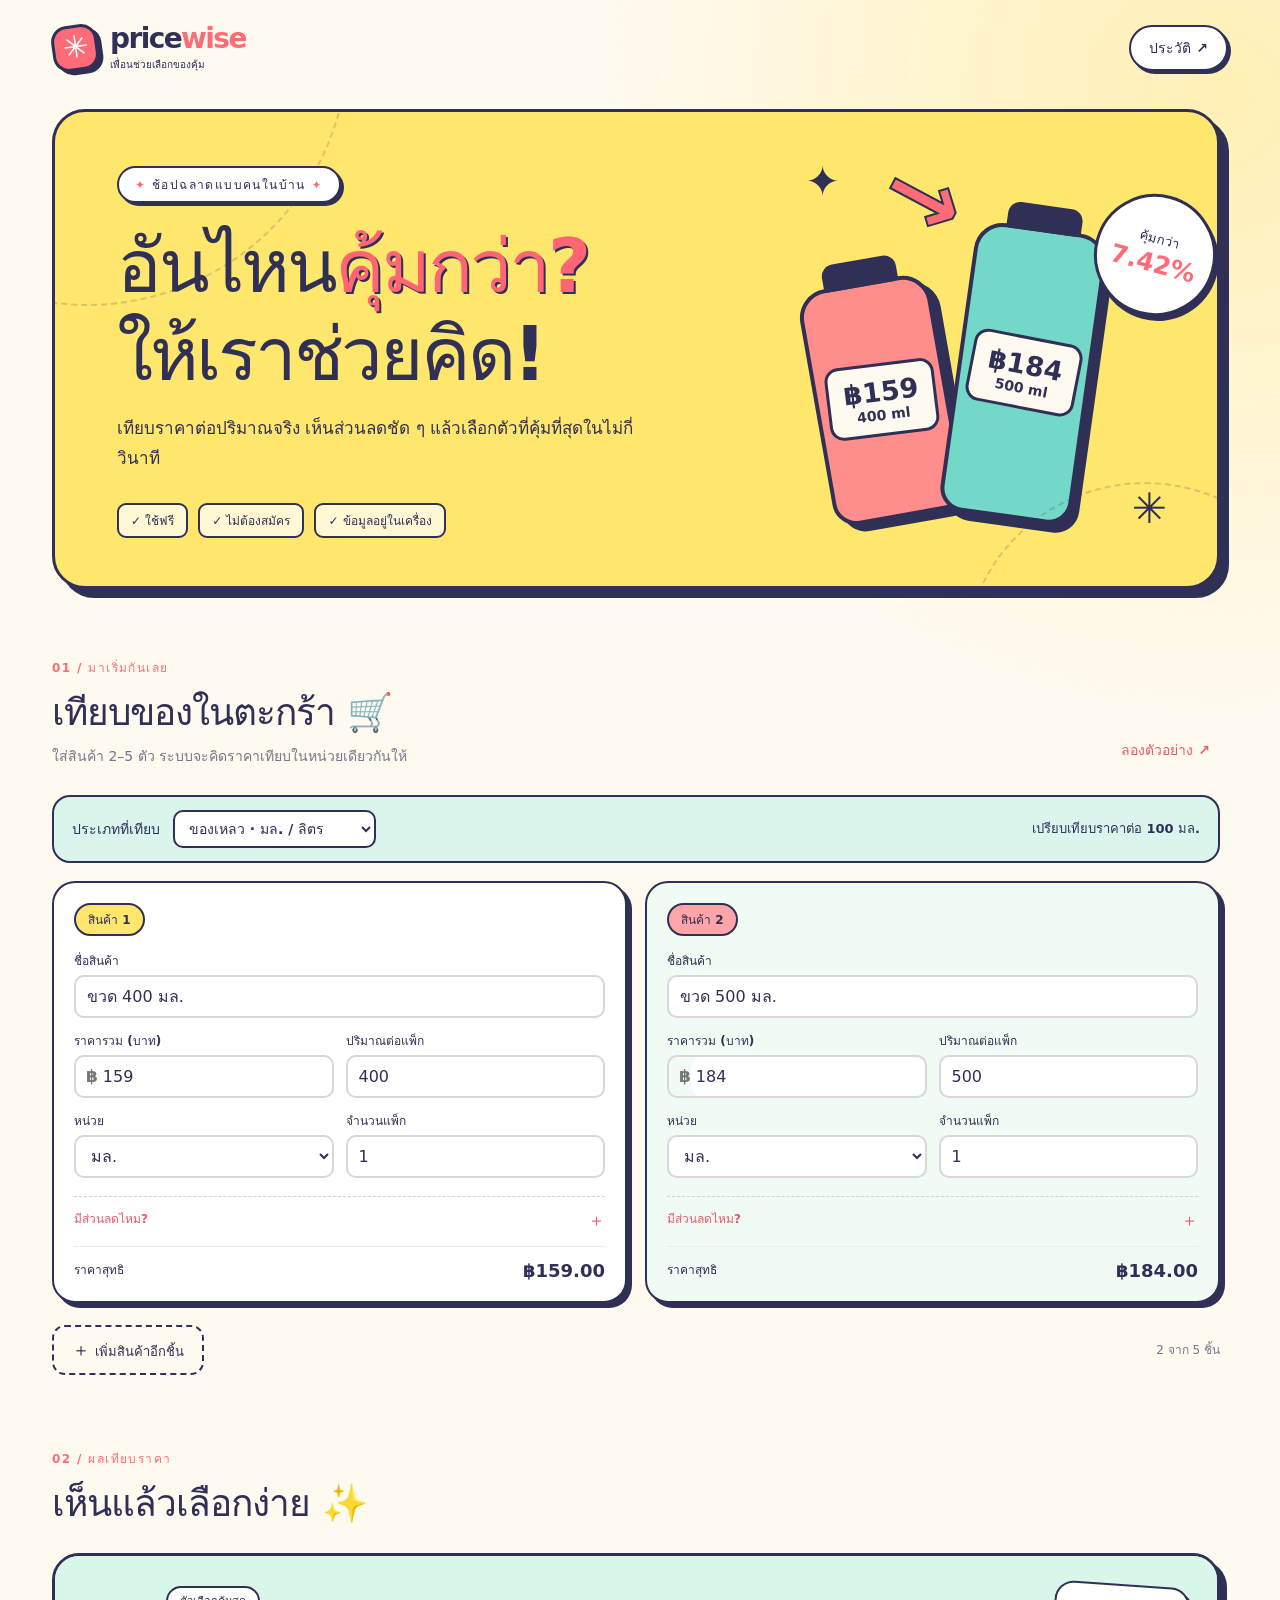
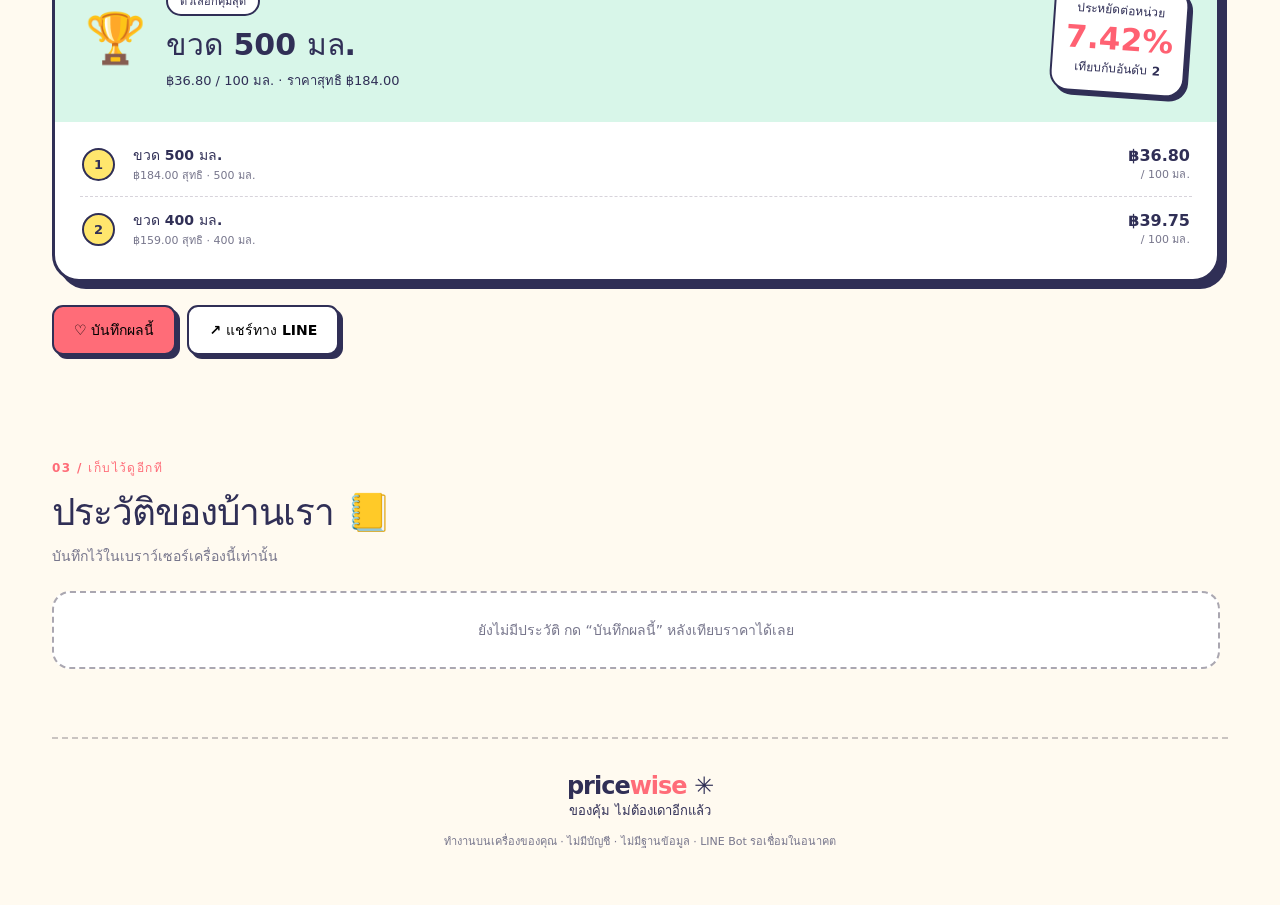
==== index.html @ 55a4279c "Build Thai family price comparison PWA" ====
<!doctype html>
<html lang="th">
<head>
  <meta charset="utf-8">
  <meta name="viewport" content="width=device-width, initial-scale=1, viewport-fit=cover">
  <meta name="theme-color" content="#fff8e9">
  <meta name="description" content="PriceWise เทียบราคาต่อหน่วยให้คุ้มกว่าเดิม ใช้ฟรี บันทึกในเครื่อง และแชร์ผ่าน LINE">
  <meta name="color-scheme" content="light">
  <link rel="manifest" href="./manifest.webmanifest">
  <link rel="icon" href="./icon.svg" type="image/svg+xml">
  <link rel="apple-touch-icon" href="./icon-192.png">
  <link rel="stylesheet" href="./styles.css">
  <title>PriceWise — เทียบให้ชัวร์ คุ้มทุกชิ้น</title>
</head>
<body>
  <div class="page-shell">
    <header class="topbar">
      <a class="brand" href="#top" aria-label="PriceWise หน้าแรก"><span class="brand-icon">✳</span><span>price<span class="brand-accent">wise</span><small>เพื่อนช่วยเลือกของคุ้ม</small></span></a>
      <div class="top-actions"><button id="installButton" class="icon-button install-button" type="button" hidden>＋ ติดตั้ง</button><a class="history-link" href="#history">ประวัติ <span aria-hidden="true">↗</span></a></div>
    </header>

    <main id="top">
      <section class="hero" aria-labelledby="heroTitle">
        <div class="hero-content">
          <div class="eyebrow"><span class="sparkle">✦</span> ช้อปฉลาดแบบคนในบ้าน <span class="sparkle">✦</span></div>
          <h1 id="heroTitle">อันไหน<span class="highlight">คุ้มกว่า?</span><br>ให้เราช่วยคิด!</h1>
          <p>เทียบราคาต่อปริมาณจริง เห็นส่วนลดชัด ๆ แล้วเลือกตัวที่คุ้มที่สุดในไม่กี่วินาที</p>
          <div class="hero-badges"><span>✓ ใช้ฟรี</span><span>✓ ไม่ต้องสมัคร</span><span>✓ ข้อมูลอยู่ในเครื่อง</span></div>
        </div>
        <div class="hero-art" aria-hidden="true"><span class="doodle star-one">✳</span><span class="doodle star-two">✦</span><div class="art-bottle bottle-one"><div class="bottle-cap"></div><div class="bottle-label">฿159<small>400 ml</small></div></div><div class="art-bottle bottle-two"><div class="bottle-cap"></div><div class="bottle-label">฿184<small>500 ml</small></div></div><div class="art-arrow">↘</div><div class="art-sticker">คุ้มกว่า<br><strong>7.42%</strong></div></div>
      </section>

      <section class="workspace" aria-labelledby="compareTitle">
        <div class="section-heading"><div><span class="section-kicker">01 / มาเริ่มกันเลย</span><h2 id="compareTitle">เทียบของในตะกร้า <span aria-hidden="true">🛒</span></h2><p>ใส่สินค้า 2–5 ตัว ระบบจะคิดราคาเทียบในหน่วยเดียวกันให้</p></div><button id="sampleButton" class="text-button" type="button">ลองตัวอย่าง ↗</button></div>
        <div class="unit-panel"><label for="category">ประเภทที่เทียบ</label><select id="category"><option value="volume">ของเหลว · มล. / ลิตร</option><option value="mass">น้ำหนัก · กรัม / กก.</option><option value="count">จำนวน · ชิ้น</option></select><p id="unitHint">เปรียบเทียบราคาต่อ 100 มล.</p></div>
        <div id="products" class="product-grid" aria-live="polite"></div>
        <div class="product-footer"><button id="addButton" class="add-button" type="button"><span aria-hidden="true">＋</span> เพิ่มสินค้าอีกชิ้น</button><span id="productCount">2 จาก 5 ชิ้น</span></div>
      </section>

      <section class="result-section" aria-labelledby="resultTitle"><div class="section-heading compact"><div><span class="section-kicker">02 / ผลเทียบราคา</span><h2 id="resultTitle">เห็นแล้วเลือกง่าย <span aria-hidden="true">✨</span></h2></div></div><div id="result" aria-live="polite"></div><div class="result-actions"><button id="saveButton" class="primary-button" type="button">♡ บันทึกผลนี้</button><button id="shareButton" class="secondary-button" type="button">↗ แชร์ทาง LINE</button></div><p id="status" role="status" class="status-message"></p></section>

      <section id="history" class="history-section" aria-labelledby="historyTitle"><div class="section-heading compact"><div><span class="section-kicker">03 / เก็บไว้ดูอีกที</span><h2 id="historyTitle">ประวัติของบ้านเรา <span aria-hidden="true">📒</span></h2><p>บันทึกไว้ในเบราว์เซอร์เครื่องนี้เท่านั้น</p></div></div><div id="historyList"></div></section>
    </main>

    <footer><div class="footer-brand">price<span>wise</span> ✳</div><p>ของคุ้ม ไม่ต้องเดาอีกแล้ว</p><small>ทำงานบนเครื่องของคุณ · ไม่มีบัญชี · ไม่มีฐานข้อมูล · LINE Bot รอเชื่อมในอนาคต</small></footer>
  </div>
  <template id="productTemplate"><article class="product-card"><div class="card-top"><span class="product-badge"></span><button class="remove-button" type="button" aria-label="ลบสินค้า">×</button></div><label class="field"><span>ชื่อสินค้า</span><input class="name-input" type="text" maxlength="60" placeholder="เช่น นมขวดใหญ่" autocomplete="off"></label><div class="field-row"><label class="field"><span>ราคารวม (บาท)</span><div class="input-wrap"><span>฿</span><input class="price-input" type="number" min="0.01" step="0.01" inputmode="decimal" placeholder="0.00"></div></label><label class="field"><span>ปริมาณต่อแพ็ก</span><input class="quantity-input" type="number" min="0.01" step="0.01" inputmode="decimal" placeholder="0"></label></div><div class="field-row"><label class="field"><span>หน่วย</span><select class="unit-input"></select></label><label class="field"><span>จำนวนแพ็ก</span><input class="pack-input" type="number" min="1" step="1" inputmode="numeric" value="1"></label></div><details class="discount-details"><summary>มีส่วนลดไหม? <span>＋</span></summary><div class="field-row"><label class="field"><span>ลดราคา (%)</span><input class="percent-input" type="number" min="0" max="100" step="0.01" inputmode="decimal" placeholder="0"></label><label class="field"><span>คูปองลด (บาท)</span><input class="coupon-input" type="number" min="0" step="0.01" inputmode="decimal" placeholder="0"></label></div><p>คิดส่วนลด % จากราคารวมก่อน แล้วหักคูปอง</p></details><div class="card-bottom"><span>ราคาสุทธิ</span><strong class="net-price">—</strong></div></article></template>
  <script type="module" src="./app.js"></script>
</body>
</html>
---- styles.css ----
:root{font-family:Prompt,Thonburi,system-ui,-apple-system,sans-serif;color:#302f56;background:#fffaf0;font-synthesis:none}*{box-sizing:border-box}html{scroll-behavior:smooth}body{margin:0;background:radial-gradient(circle at 95% 4%,#fff0b4 0,transparent 23%),#fffaf0}button,input,select{font:inherit}button{cursor:pointer}a{color:inherit;text-decoration:none}.page-shell{max-width:1240px;margin:auto;padding:0 32px}.topbar{height:96px;display:flex;align-items:center;justify-content:space-between}.brand{display:flex;align-items:center;gap:12px;font-weight:800;font-size:28px;letter-spacing:-1.6px;line-height:.95}.brand-icon{display:grid;place-items:center;background:#ff6c78;color:#fff;width:46px;height:46px;border:3px solid #302f56;border-radius:16px;box-shadow:4px 4px 0 #302f56;font-size:31px;transform:rotate(-8deg)}.brand-accent,.footer-brand span{color:#ff6c78}.brand small{display:block;font-size:10px;letter-spacing:0;font-weight:500;margin-top:7px}.top-actions{display:flex;align-items:center;gap:13px}.history-link,.icon-button{font-size:14px;font-weight:700;border:2px solid #302f56;border-radius:999px;padding:10px 18px;background:#fff;box-shadow:3px 3px 0 #302f56}.icon-button{background:#d4f5ed}.hero{position:relative;overflow:hidden;min-height:445px;border:3px solid #302f56;border-radius:33px;background:#ffe66d;box-shadow:9px 9px 0 #302f56;display:grid;grid-template-columns:1fr 430px;margin:13px 8px 68px 0}.hero:before,.hero:after{content:"";position:absolute;border:2px dashed #302f56;border-radius:50%;opacity:.18}.hero:before{width:520px;height:520px;left:-230px;top:-330px}.hero:after{width:360px;height:360px;right:-110px;bottom:-260px}.hero-content{padding:54px 0 48px 62px;position:relative;z-index:1}.eyebrow,.section-kicker{text-transform:uppercase;font-size:12px;font-weight:800;letter-spacing:1.4px}.eyebrow{display:inline-block;background:#fff;border:2px solid #302f56;border-radius:999px;padding:7px 16px;box-shadow:3px 3px 0 #302f56}.sparkle{color:#ff6c78}.hero h1{font-size:clamp(44px,5.8vw,75px);line-height:1.19;letter-spacing:-3px;margin:20px 0 13px;font-weight:800}.highlight{color:#ff6575;position:relative;text-shadow:2px 2px 0 #302f56}.hero p{max-width:530px;font-size:17px;line-height:1.8;margin:0}.hero-badges{display:flex;flex-wrap:wrap;gap:10px;margin-top:29px}.hero-badges span{font-weight:600;background:#fff8d5;border:2px solid #302f56;padding:6px 12px;border-radius:9px;font-size:12px}.hero-art{position:relative;min-height:430px}.art-bottle{position:absolute;bottom:67px;width:133px;border:4px solid #302f56;border-radius:29px 29px 24px 24px;box-shadow:8px 8px 0 #302f56;display:flex;align-items:center;justify-content:center}.bottle-one{height:238px;left:28px;background:#ff8d8b;transform:rotate(-10deg)}.bottle-two{height:292px;left:170px;background:#73d8c7;transform:rotate(8deg)}.bottle-cap{position:absolute;top:-27px;width:75px;height:27px;background:#302f56;border-radius:12px 12px 4px 4px}.bottle-label{width:110px;background:#fffaf0;border:3px solid #302f56;border-radius:14px;text-align:center;font-size:27px;font-weight:800;line-height:1.15;padding:10px 2px;transform:rotate(3deg)}.bottle-label small{display:block;font-size:14px}.art-arrow{position:absolute;top:33px;left:95px;font-size:95px;font-weight:800;transform:rotate(-17deg);color:#ff6c78;-webkit-text-stroke:2px #302f56}.art-sticker{position:absolute;right:1px;top:82px;background:#fff;border:3px solid #302f56;border-radius:50%;width:122px;height:122px;display:grid;place-content:center;text-align:center;font-size:13px;line-height:1.25;font-weight:700;transform:rotate(15deg);box-shadow:4px 4px 0 #302f56}.art-sticker strong{font-size:25px;color:#ff6c78}.doodle{position:absolute;font-size:42px;color:#302f56}.star-one{right:50px;bottom:53px}.star-two{left:18px;top:45px}.workspace,.result-section,.history-section{margin:0 8px 68px 0}.section-heading{display:flex;justify-content:space-between;align-items:end;gap:20px;margin-bottom:24px}.section-kicker{color:#ff6c78}.section-heading h2{font-size:clamp(27px,3vw,37px);letter-spacing:-1px;margin:5px 0 1px}.section-heading p{font-size:14px;color:#77768c;margin:4px 0}.text-button{border:0;background:transparent;color:#e95c6b;font-size:14px;font-weight:800;white-space:nowrap;padding:10px}.unit-panel{display:flex;align-items:center;gap:13px;background:#d9f5ec;border:2px solid #302f56;border-radius:18px;padding:13px 18px;margin-bottom:18px}.unit-panel label{font-size:14px;font-weight:700}.unit-panel select{background:#fff;border:2px solid #302f56;border-radius:10px;padding:8px 33px 8px 10px;color:#302f56;font-size:14px;font-weight:600}.unit-panel p{margin:0 0 0 auto;font-size:13px;font-weight:600}.product-grid{display:grid;grid-template-columns:repeat(2,minmax(0,1fr));gap:18px}.product-card{background:#fff;border:2px solid #302f56;border-radius:23px;padding:20px;box-shadow:5px 5px 0 #302f56;min-width:0}.product-card.winner-card{background:#f0fbf4}.card-top{display:flex;justify-content:space-between;align-items:center;margin-bottom:15px}.product-badge{font-size:12px;font-weight:800;border:2px solid #302f56;border-radius:999px;padding:5px 12px;background:#ffe66d}.product-card:nth-child(2n) .product-badge{background:#ffa5a9}.product-card:nth-child(3n) .product-badge{background:#addeda}.remove-button{border:0;background:#f6f3e9;color:#302f56;width:31px;height:31px;border-radius:50%;font-size:21px;line-height:1}.remove-button:disabled{visibility:hidden}.field{display:block;min-width:0}.field span{display:block;font-size:12px;font-weight:700;margin-bottom:5px}.field input,.field select{width:100%;height:43px;border:2px solid #d9d7dc;border-radius:10px;background:#fff;color:#302f56;padding:0 11px;outline:none}.field input:focus,.field select:focus{border-color:#ff6c78;box-shadow:0 0 0 3px #ff6c7830}.field-row{display:grid;grid-template-columns:1fr 1fr;gap:12px;margin-top:13px}.input-wrap{display:flex;align-items:center;border:2px solid #d9d7dc;border-radius:10px;height:43px;padding-left:10px}.input-wrap:focus-within{border-color:#ff6c78;box-shadow:0 0 0 3px #ff6c7830}.input-wrap span{font-size:17px;margin:0;color:#777}.input-wrap input{border:0;height:39px;padding-left:5px}.input-wrap input:focus{box-shadow:none}.discount-details{border-top:1px dashed #d5d2d8;margin-top:18px;padding-top:12px}.discount-details summary{cursor:pointer;font-size:12px;font-weight:700;color:#e95c6b;list-style:none}.discount-details summary::-webkit-details-marker{display:none}.discount-details summary span{float:right;font-size:17px}.discount-details p{font-size:11px;color:#77768c;margin:7px 0 0}.card-bottom{border-top:1px solid #eeeced;margin-top:18px;padding-top:13px;display:flex;justify-content:space-between;font-size:12px}.card-bottom strong{font-size:18px}.product-footer{display:flex;justify-content:space-between;align-items:center;margin-top:22px}.add-button{border:2px dashed #302f56;background:#fffaf0;border-radius:13px;padding:11px 18px;font-size:13px;font-weight:800;color:#302f56}.add-button span{font-size:18px}.add-button:disabled{opacity:.5;cursor:not-allowed}.product-footer>span{font-size:12px;color:#77768c}.compact{margin-bottom:20px}.result-section{padding-top:5px}.result-card{border:3px solid #302f56;border-radius:27px;background:#fff;box-shadow:7px 7px 0 #302f56;overflow:hidden}.result-hero{background:#d8f6e9;padding:28px 30px;display:flex;gap:20px;align-items:center}.trophy{font-size:49px;flex:none}.result-tag{display:inline-block;background:#fff;border:2px solid #302f56;border-radius:99px;padding:4px 12px;font-size:11px;font-weight:800}.result-hero h3{font-size:30px;margin:5px 0 2px}.result-hero p{margin:0;font-size:13px}.result-stat{margin-left:auto;text-align:center;background:#fff;border:2px solid #302f56;border-radius:19px;min-width:135px;padding:14px 10px;transform:rotate(4deg);box-shadow:4px 4px 0 #302f56;font-size:12px;font-weight:700}.result-stat strong{font-size:31px;display:block;color:#ff6172;line-height:1.3}.ranking{padding:10px 25px 18px}.ranking-row{display:grid;grid-template-columns:38px 1fr auto;align-items:center;gap:13px;padding:12px 2px;border-bottom:1px dashed #d7d3db}.ranking-row:last-child{border:0}.rank-number{border-radius:50%;background:#ffe66d;border:2px solid #302f56;width:33px;height:33px;display:grid;place-items:center;font-weight:800;font-size:13px}.rank-name{font-weight:700;font-size:14px;min-width:0;overflow-wrap:anywhere}.rank-name small{display:block;color:#77768c;font-size:11px;font-weight:500}.rank-price{text-align:right;font-size:16px;font-weight:800}.rank-price small{display:block;font-size:11px;font-weight:500;color:#77768c}.empty-result,.empty-history{background:#fff;border:2px dashed #aaa7b1;border-radius:18px;padding:26px;text-align:center;color:#77768c;font-size:14px}.result-actions{display:flex;gap:11px;margin-top:23px}.primary-button,.secondary-button{padding:12px 20px;border:2px solid #302f56;border-radius:11px;font-size:14px;font-weight:800;box-shadow:4px 4px 0 #302f56}.primary-button{background:#ff6c78}.secondary-button{background:#fff}.primary-button:disabled,.secondary-button:disabled{opacity:.45;cursor:not-allowed}.status-message{font-size:13px;min-height:20px;margin:14px 0 0;color:#277a65}.history-item{background:#fff;border:2px solid #302f56;border-radius:16px;padding:14px 18px;margin-bottom:11px;display:flex;align-items:center;gap:12px;box-shadow:3px 3px 0 #302f56}.history-item strong{display:block;font-size:14px}.history-item small{color:#77768c;font-size:11px}.history-item .history-meta{flex:1}.history-item button{border:0;background:#ffe66d;padding:7px 10px;border-radius:8px;font-size:12px;font-weight:700}.history-item .delete-history{background:#f8ecec;color:#bd5362}footer{border-top:2px dashed #cac4c1;text-align:center;padding:33px 0 55px}.footer-brand{font-size:24px;font-weight:800;letter-spacing:-1px}footer p{font-size:13px;margin:0 0 9px}footer small{font-size:11px;color:#77768c}button:hover:not(:disabled){filter:brightness(.97);transform:translateY(-1px)}button:focus-visible,a:focus-visible,summary:focus-visible{outline:3px solid #ff6c78;outline-offset:3px}[hidden]{display:none!important}
@media(max-width:850px){.page-shell{padding:0 20px}.hero{grid-template-columns:1fr 300px}.hero-content{padding:43px 0 40px 35px}.hero-art{transform:scale(.75);transform-origin:center right}.hero h1{font-size:51px}.hero p{font-size:14px}.unit-panel{flex-wrap:wrap}.unit-panel p{margin-left:0;width:100%}}
@media(max-width:650px){.page-shell{padding:0 16px}.topbar{height:77px}.brand{font-size:23px}.brand-icon{height:39px;width:39px;font-size:26px}.history-link{font-size:12px;padding:8px 12px}.hero{grid-template-columns:1fr;margin:4px 5px 53px 0;min-height:0;border-radius:25px}.hero-content{padding:28px 23px 8px}.hero h1{font-size:clamp(40px,11vw,54px);margin:15px 0 8px;letter-spacing:-2px}.hero p{font-size:13px;line-height:1.7}.hero-badges{gap:5px;margin-top:16px}.hero-badges span{font-size:10px;padding:4px 7px}.hero-art{height:210px;min-height:210px;transform:scale(.58);transform-origin:top center;width:430px;justify-self:center;margin-bottom:-85px}.art-bottle{bottom:45px}.art-sticker{top:30px;right:10px}.art-arrow{top:-16px}.workspace,.result-section,.history-section{margin-right:4px;margin-bottom:48px}.section-heading{align-items:start}.section-heading h2{font-size:27px}.section-heading p{font-size:12px}.text-button{font-size:12px}.unit-panel{gap:8px;padding:13px}.unit-panel label{font-size:12px}.unit-panel select{font-size:12px;max-width:210px}.unit-panel p{font-size:11px}.product-grid{grid-template-columns:1fr;gap:14px}.product-card{padding:17px}.result-hero{padding:20px 17px;gap:9px;flex-wrap:wrap}.trophy{font-size:34px}.result-hero h3{font-size:22px}.result-hero p{font-size:11px}.result-stat{min-width:106px;padding:7px;font-size:10px;margin-left:auto}.result-stat strong{font-size:24px}.ranking{padding:6px 14px 12px}.ranking-row{gap:7px;grid-template-columns:33px 1fr auto}.rank-name{font-size:12px}.rank-price{font-size:14px}.result-actions{display:grid;grid-template-columns:1fr 1fr}.primary-button,.secondary-button{font-size:12px;padding:10px 5px}.history-item{padding:11px;gap:6px;flex-wrap:wrap}.history-item .history-meta{flex-basis:100%}}
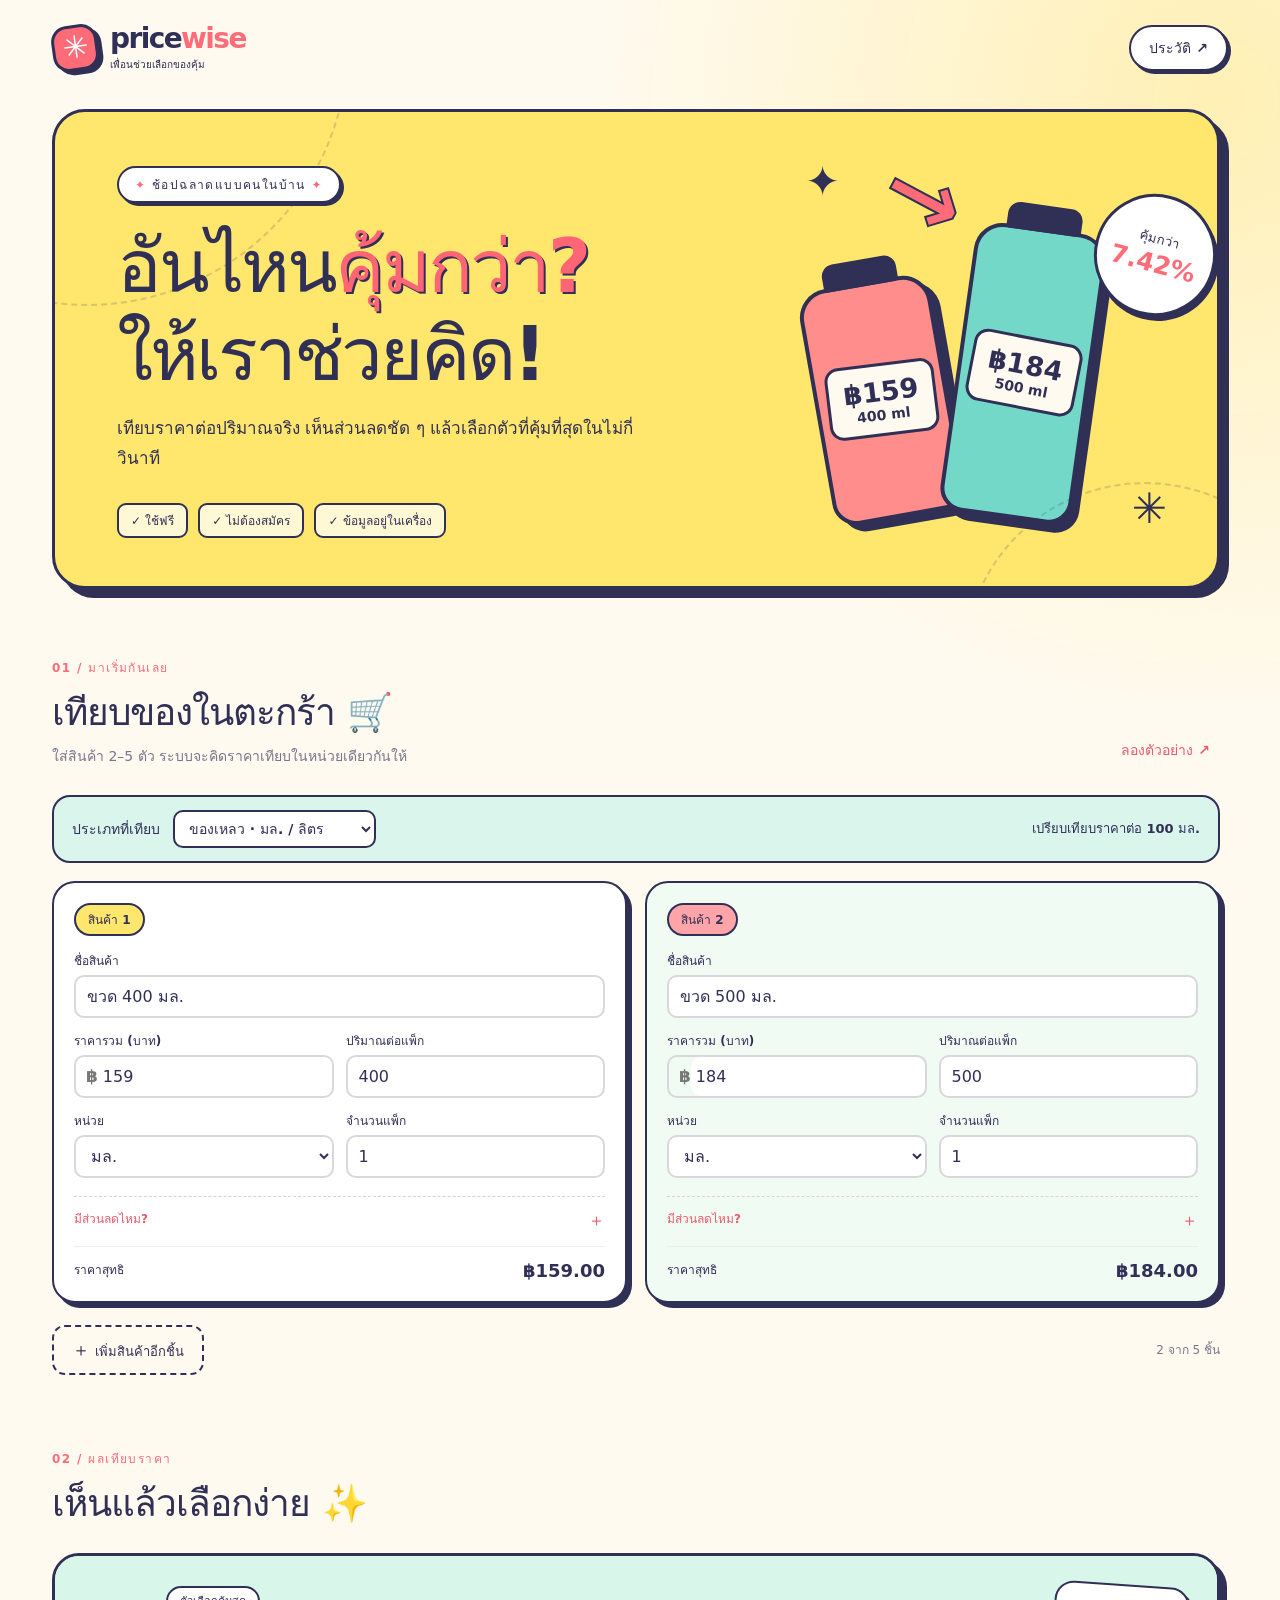
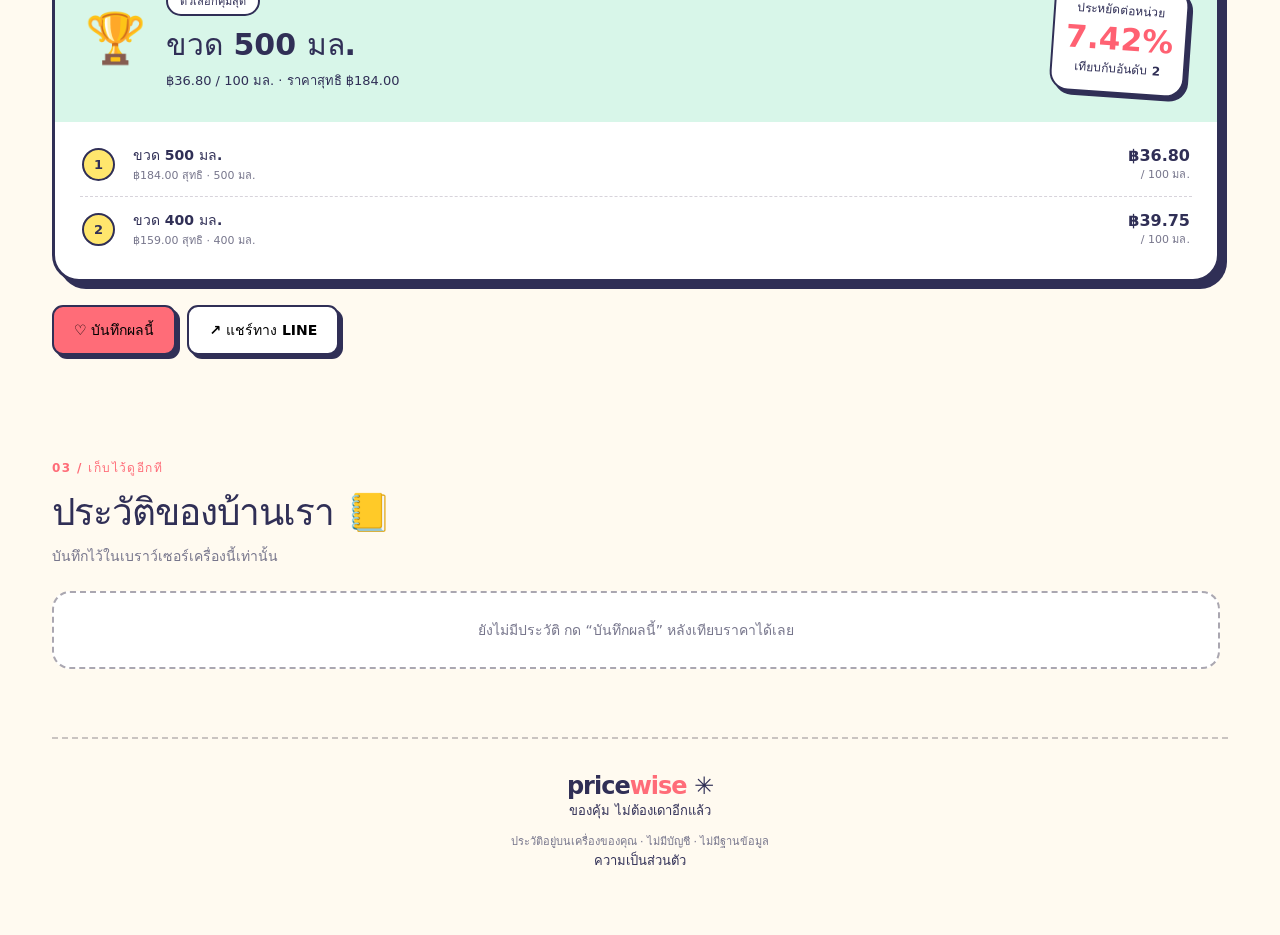
==== commit 56d65715: "Link privacy information from PriceWise" ====
--- a/index.html
+++ b/index.html
@@ -42,7 +42,7 @@
       <section id="history" class="history-section" aria-labelledby="historyTitle"><div class="section-heading compact"><div><span class="section-kicker">03 / เก็บไว้ดูอีกที</span><h2 id="historyTitle">ประวัติของบ้านเรา <span aria-hidden="true">📒</span></h2><p>บันทึกไว้ในเบราว์เซอร์เครื่องนี้เท่านั้น</p></div></div><div id="historyList"></div></section>
     </main>
 
-    <footer><div class="footer-brand">price<span>wise</span> ✳</div><p>ของคุ้ม ไม่ต้องเดาอีกแล้ว</p><small>ทำงานบนเครื่องของคุณ · ไม่มีบัญชี · ไม่มีฐานข้อมูล · LINE Bot รอเชื่อมในอนาคต</small></footer>
+    <footer><div class="footer-brand">price<span>wise</span> ✳</div><p>ของคุ้ม ไม่ต้องเดาอีกแล้ว</p><small>ประวัติอยู่บนเครื่องของคุณ · ไม่มีบัญชี · ไม่มีฐานข้อมูล</small><p><a href="./privacy.html">ความเป็นส่วนตัว</a></p></footer>
   </div>
   <template id="productTemplate"><article class="product-card"><div class="card-top"><span class="product-badge"></span><button class="remove-button" type="button" aria-label="ลบสินค้า">×</button></div><label class="field"><span>ชื่อสินค้า</span><input class="name-input" type="text" maxlength="60" placeholder="เช่น นมขวดใหญ่" autocomplete="off"></label><div class="field-row"><label class="field"><span>ราคารวม (บาท)</span><div class="input-wrap"><span>฿</span><input class="price-input" type="number" min="0.01" step="0.01" inputmode="decimal" placeholder="0.00"></div></label><label class="field"><span>ปริมาณต่อแพ็ก</span><input class="quantity-input" type="number" min="0.01" step="0.01" inputmode="decimal" placeholder="0"></label></div><div class="field-row"><label class="field"><span>หน่วย</span><select class="unit-input"></select></label><label class="field"><span>จำนวนแพ็ก</span><input class="pack-input" type="number" min="1" step="1" inputmode="numeric" value="1"></label></div><details class="discount-details"><summary>มีส่วนลดไหม? <span>＋</span></summary><div class="field-row"><label class="field"><span>ลดราคา (%)</span><input class="percent-input" type="number" min="0" max="100" step="0.01" inputmode="decimal" placeholder="0"></label><label class="field"><span>คูปองลด (บาท)</span><input class="coupon-input" type="number" min="0" step="0.01" inputmode="decimal" placeholder="0"></label></div><p>คิดส่วนลด % จากราคารวมก่อน แล้วหักคูปอง</p></details><div class="card-bottom"><span>ราคาสุทธิ</span><strong class="net-price">—</strong></div></article></template>
   <script type="module" src="./app.js"></script>
--- a/styles.css
+++ b/styles.css
@@ -1,3 +1,5 @@
 :root{font-family:Prompt,Thonburi,system-ui,-apple-system,sans-serif;color:#302f56;background:#fffaf0;font-synthesis:none}*{box-sizing:border-box}html{scroll-behavior:smooth}body{margin:0;background:radial-gradient(circle at 95% 4%,#fff0b4 0,transparent 23%),#fffaf0}button,input,select{font:inherit}button{cursor:pointer}a{color:inherit;text-decoration:none}.page-shell{max-width:1240px;margin:auto;padding:0 32px}.topbar{height:96px;display:flex;align-items:center;justify-content:space-between}.brand{display:flex;align-items:center;gap:12px;font-weight:800;font-size:28px;letter-spacing:-1.6px;line-height:.95}.brand-icon{display:grid;place-items:center;background:#ff6c78;color:#fff;width:46px;height:46px;border:3px solid #302f56;border-radius:16px;box-shadow:4px 4px 0 #302f56;font-size:31px;transform:rotate(-8deg)}.brand-accent,.footer-brand span{color:#ff6c78}.brand small{display:block;font-size:10px;letter-spacing:0;font-weight:500;margin-top:7px}.top-actions{display:flex;align-items:center;gap:13px}.history-link,.icon-button{font-size:14px;font-weight:700;border:2px solid #302f56;border-radius:999px;padding:10px 18px;background:#fff;box-shadow:3px 3px 0 #302f56}.icon-button{background:#d4f5ed}.hero{position:relative;overflow:hidden;min-height:445px;border:3px solid #302f56;border-radius:33px;background:#ffe66d;box-shadow:9px 9px 0 #302f56;display:grid;grid-template-columns:1fr 430px;margin:13px 8px 68px 0}.hero:before,.hero:after{content:"";position:absolute;border:2px dashed #302f56;border-radius:50%;opacity:.18}.hero:before{width:520px;height:520px;left:-230px;top:-330px}.hero:after{width:360px;height:360px;right:-110px;bottom:-260px}.hero-content{padding:54px 0 48px 62px;position:relative;z-index:1}.eyebrow,.section-kicker{text-transform:uppercase;font-size:12px;font-weight:800;letter-spacing:1.4px}.eyebrow{display:inline-block;background:#fff;border:2px solid #302f56;border-radius:999px;padding:7px 16px;box-shadow:3px 3px 0 #302f56}.sparkle{color:#ff6c78}.hero h1{font-size:clamp(44px,5.8vw,75px);line-height:1.19;letter-spacing:-3px;margin:20px 0 13px;font-weight:800}.highlight{color:#ff6575;position:relative;text-shadow:2px 2px 0 #302f56}.hero p{max-width:530px;font-size:17px;line-height:1.8;margin:0}.hero-badges{display:flex;flex-wrap:wrap;gap:10px;margin-top:29px}.hero-badges span{font-weight:600;background:#fff8d5;border:2px solid #302f56;padding:6px 12px;border-radius:9px;font-size:12px}.hero-art{position:relative;min-height:430px}.art-bottle{position:absolute;bottom:67px;width:133px;border:4px solid #302f56;border-radius:29px 29px 24px 24px;box-shadow:8px 8px 0 #302f56;display:flex;align-items:center;justify-content:center}.bottle-one{height:238px;left:28px;background:#ff8d8b;transform:rotate(-10deg)}.bottle-two{height:292px;left:170px;background:#73d8c7;transform:rotate(8deg)}.bottle-cap{position:absolute;top:-27px;width:75px;height:27px;background:#302f56;border-radius:12px 12px 4px 4px}.bottle-label{width:110px;background:#fffaf0;border:3px solid #302f56;border-radius:14px;text-align:center;font-size:27px;font-weight:800;line-height:1.15;padding:10px 2px;transform:rotate(3deg)}.bottle-label small{display:block;font-size:14px}.art-arrow{position:absolute;top:33px;left:95px;font-size:95px;font-weight:800;transform:rotate(-17deg);color:#ff6c78;-webkit-text-stroke:2px #302f56}.art-sticker{position:absolute;right:1px;top:82px;background:#fff;border:3px solid #302f56;border-radius:50%;width:122px;height:122px;display:grid;place-content:center;text-align:center;font-size:13px;line-height:1.25;font-weight:700;transform:rotate(15deg);box-shadow:4px 4px 0 #302f56}.art-sticker strong{font-size:25px;color:#ff6c78}.doodle{position:absolute;font-size:42px;color:#302f56}.star-one{right:50px;bottom:53px}.star-two{left:18px;top:45px}.workspace,.result-section,.history-section{margin:0 8px 68px 0}.section-heading{display:flex;justify-content:space-between;align-items:end;gap:20px;margin-bottom:24px}.section-kicker{color:#ff6c78}.section-heading h2{font-size:clamp(27px,3vw,37px);letter-spacing:-1px;margin:5px 0 1px}.section-heading p{font-size:14px;color:#77768c;margin:4px 0}.text-button{border:0;background:transparent;color:#e95c6b;font-size:14px;font-weight:800;white-space:nowrap;padding:10px}.unit-panel{display:flex;align-items:center;gap:13px;background:#d9f5ec;border:2px solid #302f56;border-radius:18px;padding:13px 18px;margin-bottom:18px}.unit-panel label{font-size:14px;font-weight:700}.unit-panel select{background:#fff;border:2px solid #302f56;border-radius:10px;padding:8px 33px 8px 10px;color:#302f56;font-size:14px;font-weight:600}.unit-panel p{margin:0 0 0 auto;font-size:13px;font-weight:600}.product-grid{display:grid;grid-template-columns:repeat(2,minmax(0,1fr));gap:18px}.product-card{background:#fff;border:2px solid #302f56;border-radius:23px;padding:20px;box-shadow:5px 5px 0 #302f56;min-width:0}.product-card.winner-card{background:#f0fbf4}.card-top{display:flex;justify-content:space-between;align-items:center;margin-bottom:15px}.product-badge{font-size:12px;font-weight:800;border:2px solid #302f56;border-radius:999px;padding:5px 12px;background:#ffe66d}.product-card:nth-child(2n) .product-badge{background:#ffa5a9}.product-card:nth-child(3n) .product-badge{background:#addeda}.remove-button{border:0;background:#f6f3e9;color:#302f56;width:31px;height:31px;border-radius:50%;font-size:21px;line-height:1}.remove-button:disabled{visibility:hidden}.field{display:block;min-width:0}.field span{display:block;font-size:12px;font-weight:700;margin-bottom:5px}.field input,.field select{width:100%;height:43px;border:2px solid #d9d7dc;border-radius:10px;background:#fff;color:#302f56;padding:0 11px;outline:none}.field input:focus,.field select:focus{border-color:#ff6c78;box-shadow:0 0 0 3px #ff6c7830}.field-row{display:grid;grid-template-columns:1fr 1fr;gap:12px;margin-top:13px}.input-wrap{display:flex;align-items:center;border:2px solid #d9d7dc;border-radius:10px;height:43px;padding-left:10px}.input-wrap:focus-within{border-color:#ff6c78;box-shadow:0 0 0 3px #ff6c7830}.input-wrap span{font-size:17px;margin:0;color:#777}.input-wrap input{border:0;height:39px;padding-left:5px}.input-wrap input:focus{box-shadow:none}.discount-details{border-top:1px dashed #d5d2d8;margin-top:18px;padding-top:12px}.discount-details summary{cursor:pointer;font-size:12px;font-weight:700;color:#e95c6b;list-style:none}.discount-details summary::-webkit-details-marker{display:none}.discount-details summary span{float:right;font-size:17px}.discount-details p{font-size:11px;color:#77768c;margin:7px 0 0}.card-bottom{border-top:1px solid #eeeced;margin-top:18px;padding-top:13px;display:flex;justify-content:space-between;font-size:12px}.card-bottom strong{font-size:18px}.product-footer{display:flex;justify-content:space-between;align-items:center;margin-top:22px}.add-button{border:2px dashed #302f56;background:#fffaf0;border-radius:13px;padding:11px 18px;font-size:13px;font-weight:800;color:#302f56}.add-button span{font-size:18px}.add-button:disabled{opacity:.5;cursor:not-allowed}.product-footer>span{font-size:12px;color:#77768c}.compact{margin-bottom:20px}.result-section{padding-top:5px}.result-card{border:3px solid #302f56;border-radius:27px;background:#fff;box-shadow:7px 7px 0 #302f56;overflow:hidden}.result-hero{background:#d8f6e9;padding:28px 30px;display:flex;gap:20px;align-items:center}.trophy{font-size:49px;flex:none}.result-tag{display:inline-block;background:#fff;border:2px solid #302f56;border-radius:99px;padding:4px 12px;font-size:11px;font-weight:800}.result-hero h3{font-size:30px;margin:5px 0 2px}.result-hero p{margin:0;font-size:13px}.result-stat{margin-left:auto;text-align:center;background:#fff;border:2px solid #302f56;border-radius:19px;min-width:135px;padding:14px 10px;transform:rotate(4deg);box-shadow:4px 4px 0 #302f56;font-size:12px;font-weight:700}.result-stat strong{font-size:31px;display:block;color:#ff6172;line-height:1.3}.ranking{padding:10px 25px 18px}.ranking-row{display:grid;grid-template-columns:38px 1fr auto;align-items:center;gap:13px;padding:12px 2px;border-bottom:1px dashed #d7d3db}.ranking-row:last-child{border:0}.rank-number{border-radius:50%;background:#ffe66d;border:2px solid #302f56;width:33px;height:33px;display:grid;place-items:center;font-weight:800;font-size:13px}.rank-name{font-weight:700;font-size:14px;min-width:0;overflow-wrap:anywhere}.rank-name small{display:block;color:#77768c;font-size:11px;font-weight:500}.rank-price{text-align:right;font-size:16px;font-weight:800}.rank-price small{display:block;font-size:11px;font-weight:500;color:#77768c}.empty-result,.empty-history{background:#fff;border:2px dashed #aaa7b1;border-radius:18px;padding:26px;text-align:center;color:#77768c;font-size:14px}.result-actions{display:flex;gap:11px;margin-top:23px}.primary-button,.secondary-button{padding:12px 20px;border:2px solid #302f56;border-radius:11px;font-size:14px;font-weight:800;box-shadow:4px 4px 0 #302f56}.primary-button{background:#ff6c78}.secondary-button{background:#fff}.primary-button:disabled,.secondary-button:disabled{opacity:.45;cursor:not-allowed}.status-message{font-size:13px;min-height:20px;margin:14px 0 0;color:#277a65}.history-item{background:#fff;border:2px solid #302f56;border-radius:16px;padding:14px 18px;margin-bottom:11px;display:flex;align-items:center;gap:12px;box-shadow:3px 3px 0 #302f56}.history-item strong{display:block;font-size:14px}.history-item small{color:#77768c;font-size:11px}.history-item .history-meta{flex:1}.history-item button{border:0;background:#ffe66d;padding:7px 10px;border-radius:8px;font-size:12px;font-weight:700}.history-item .delete-history{background:#f8ecec;color:#bd5362}footer{border-top:2px dashed #cac4c1;text-align:center;padding:33px 0 55px}.footer-brand{font-size:24px;font-weight:800;letter-spacing:-1px}footer p{font-size:13px;margin:0 0 9px}footer small{font-size:11px;color:#77768c}button:hover:not(:disabled){filter:brightness(.97);transform:translateY(-1px)}button:focus-visible,a:focus-visible,summary:focus-visible{outline:3px solid #ff6c78;outline-offset:3px}[hidden]{display:none!important}
 @media(max-width:850px){.page-shell{padding:0 20px}.hero{grid-template-columns:1fr 300px}.hero-content{padding:43px 0 40px 35px}.hero-art{transform:scale(.75);transform-origin:center right}.hero h1{font-size:51px}.hero p{font-size:14px}.unit-panel{flex-wrap:wrap}.unit-panel p{margin-left:0;width:100%}}
 @media(max-width:650px){.page-shell{padding:0 16px}.topbar{height:77px}.brand{font-size:23px}.brand-icon{height:39px;width:39px;font-size:26px}.history-link{font-size:12px;padding:8px 12px}.hero{grid-template-columns:1fr;margin:4px 5px 53px 0;min-height:0;border-radius:25px}.hero-content{padding:28px 23px 8px}.hero h1{font-size:clamp(40px,11vw,54px);margin:15px 0 8px;letter-spacing:-2px}.hero p{font-size:13px;line-height:1.7}.hero-badges{gap:5px;margin-top:16px}.hero-badges span{font-size:10px;padding:4px 7px}.hero-art{height:210px;min-height:210px;transform:scale(.58);transform-origin:top center;width:430px;justify-self:center;margin-bottom:-85px}.art-bottle{bottom:45px}.art-sticker{top:30px;right:10px}.art-arrow{top:-16px}.workspace,.result-section,.history-section{margin-right:4px;margin-bottom:48px}.section-heading{align-items:start}.section-heading h2{font-size:27px}.section-heading p{font-size:12px}.text-button{font-size:12px}.unit-panel{gap:8px;padding:13px}.unit-panel label{font-size:12px}.unit-panel select{font-size:12px;max-width:210px}.unit-panel p{font-size:11px}.product-grid{grid-template-columns:1fr;gap:14px}.product-card{padding:17px}.result-hero{padding:20px 17px;gap:9px;flex-wrap:wrap}.trophy{font-size:34px}.result-hero h3{font-size:22px}.result-hero p{font-size:11px}.result-stat{min-width:106px;padding:7px;font-size:10px;margin-left:auto}.result-stat strong{font-size:24px}.ranking{padding:6px 14px 12px}.ranking-row{gap:7px;grid-template-columns:33px 1fr auto}.rank-name{font-size:12px}.rank-price{font-size:14px}.result-actions{display:grid;grid-template-columns:1fr 1fr}.primary-button,.secondary-button{font-size:12px;padding:10px 5px}.history-item{padding:11px;gap:6px;flex-wrap:wrap}.history-item .history-meta{flex-basis:100%}}
+@media(max-width:650px){.hero{grid-template-columns:minmax(0,1fr)}.hero-content{min-width:0}}
+@media(max-width:650px){.hero-content{padding-bottom:4px}.hero-art{width:100%;height:205px;min-height:205px;margin:0;transform:none;justify-self:stretch}.art-bottle{bottom:19px;width:75px;border-width:3px;box-shadow:4px 4px 0 #302f56;border-radius:18px}.bottle-one{height:130px;left:24%}.bottle-two{height:155px;left:51%}.bottle-cap{top:-15px;width:44px;height:15px}.bottle-label{width:64px;border-width:2px;border-radius:8px;font-size:15px;padding:6px 2px}.bottle-label small{font-size:9px}.art-arrow{top:-8px;left:37%;font-size:49px;-webkit-text-stroke:1px #302f56}.art-sticker{width:75px;height:75px;right:6%;top:37px;font-size:8px;border-width:2px;box-shadow:2px 2px 0 #302f56}.art-sticker strong{font-size:16px}.star-one{right:17px;bottom:5px;font-size:24px}.star-two{left:16px;top:25px;font-size:24px}}
